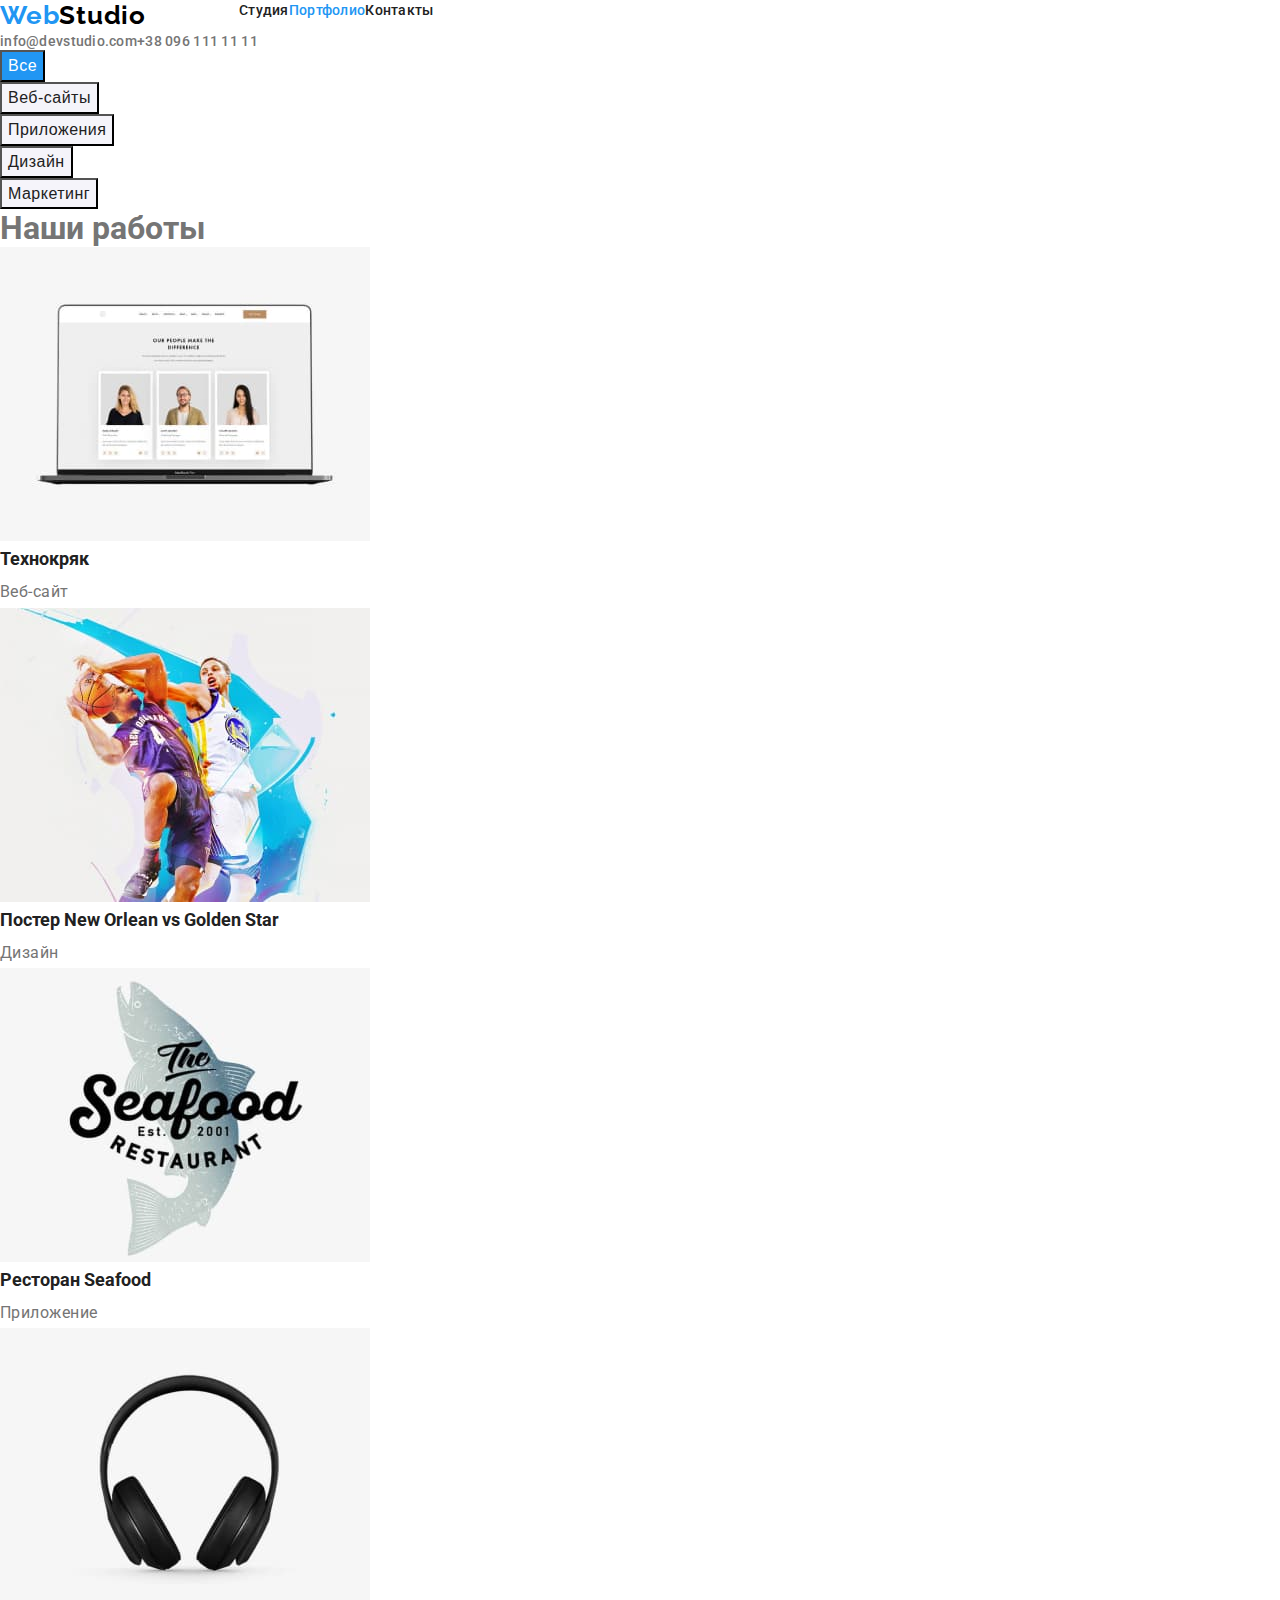
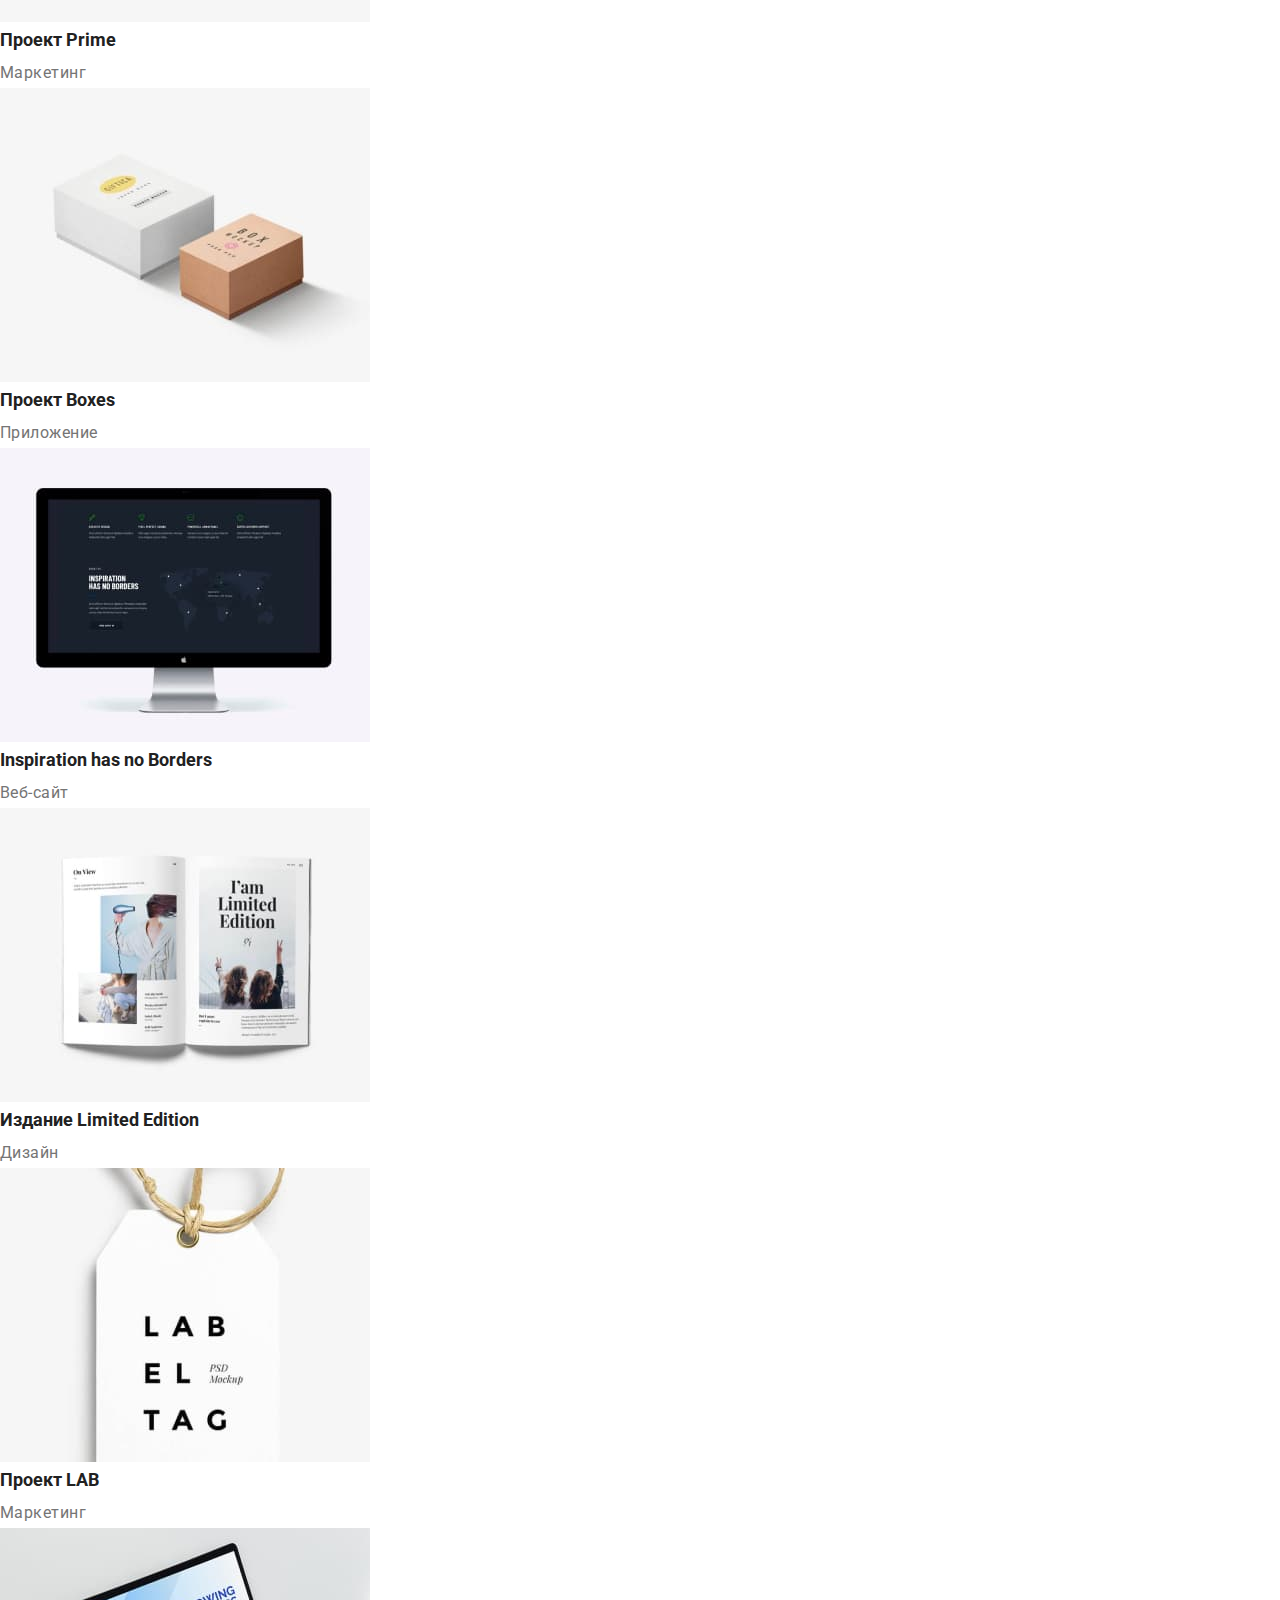
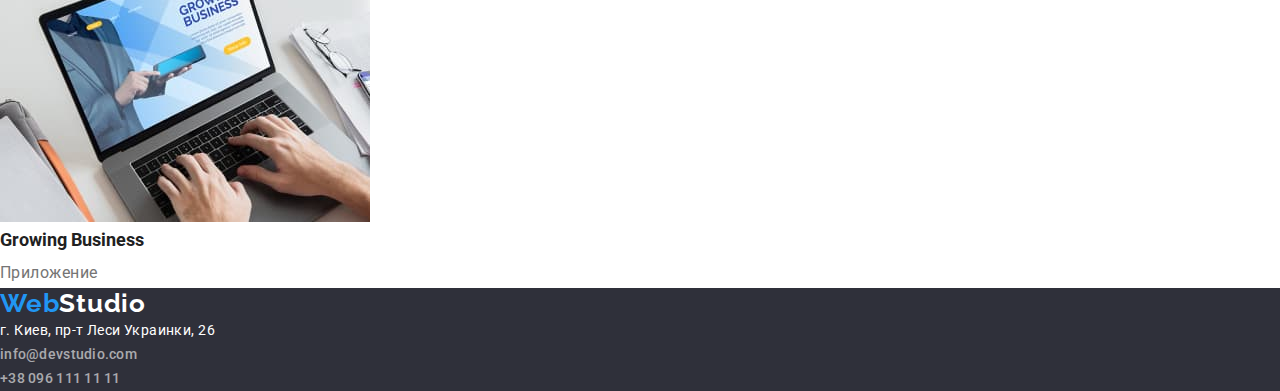
==== portfolio.html @ 2be25258 "правка" ====
<!DOCTYPE html>
<html lang="en">
  <head>
    <meta charset="UTF-8" />
    <meta http-equiv="X-UA-Compatible" content="IE=edge" />
    <meta name="viewport" content="width=device-width, initial-scale=1.0" />
    <title>Document</title>
    <link rel="preconnect" href="https://fonts.googleapis.com" />
    <link rel="preconnect" href="https://fonts.gstatic.com" crossorigin />
    <link
      href="https://fonts.googleapis.com/css2?family=Raleway:wght@700&family=Roboto:wght@400;500;700;900&display=swap"
      rel="stylesheet"
    />
    <link
      rel="stylesheet"
      href="https://cdnjs.cloudflare.com/ajax/libs/modern-normalize/1.1.0/modern-normalize.min.css"
      integrity="sha512-wpPYUAdjBVSE4KJnH1VR1HeZfpl1ub8YT/NKx4PuQ5NmX2tKuGu6U/JRp5y+Y8XG2tV+wKQpNHVUX03MfMFn9Q=="
      crossorigin="anonymous"
      referrerpolicy="no-referrer"
    />
    <link rel="stylesheet" href="./css/style.css" />
  </head>
  <body>
    <!-- header start -->
    <header>
      <nav class="nav">
        <a href="" class="logo link"><span>Web</span>Studio</a>
        <ul class="site-nav list">
          <li><a class="link" href="./index.html">Студия</a></li>
          <li><a class="link current" href="./portfolio.html">Портфолио</a></li>
          <li><a class="link" href="">Контакты</a></li>
        </ul>
      </nav>
      <ul class="auth-nav list">
        <li>
          <a class="link" href="mailto:info@example.com">info@devstudio.com</a>
        </li>
        <li>
          <a class="link" href="tel:+38-099-111-11-11">+38 096 111 11 11</a>
        </li>
      </ul>
    </header>
    <!-- header end -->
    <main>
      <section>
        <ul class="buttons list">
          <li><button class="button current" type="button">Все</button></li>
          <li><button class="button" type="button">Веб-сайты</button></li>
          <li><button class="button" type="button">Приложения</button></li>
          <li><button class="button" type="button">Дизайн</button></li>
          <li><button class="button" type="button">Маркетинг</button></li>
        </ul>
        <!-- our work -->
        <h1>Наши работы</h1>
        <ul class="work-list list">
          <li>
            <a class="link" href=""
              ><img
                src="./images/portfolio/img-1.jpg"
                alt="карточки членов команды на экране ноутбука"
                width="370"
                height="294"
              />

              <h2 class="work-title">Технокряк</h2>
              <p class="work-text">Веб-сайт</p>
            </a>
          </li>
          <li>
            <a class="link" href=""
              ><img
                src="./images/portfolio/img-2.jpg"
                alt="два баскетболиста борятся за мяч"
                width="370"
                height="294"
              />

              <h2 class="work-title">Постер New Orlean vs Golden Star</h2>
              <p class="work-text">Дизайн</p>
            </a>
          </li>
          <li>
            <a class="link" href=""
              ><img
                src="./images/portfolio/img-3.jpg"
                alt="логотип ресторана морской кухни"
                width="370"
                height="294"
              />

              <h2 class="work-title">Ресторан Seafood</h2>
              <p class="work-text">Приложение</p>
            </a>
          </li>
          <li>
            <a class="link" href=""
              ><img
                src="./images/portfolio/img-4.jpg"
                alt="безпроводные накладные наушники"
                width="370"
                height="294"
              />

              <h2 class="work-title">Проект Prime</h2>
              <p class="work-text">Маркетинг</p>
            </a>
          </li>
          <li>
            <a class="link" href=""
              ><img
                src="./images/portfolio/img-5.jpg"
                alt="две коробки - коричневая поменьше, белая побольше"
                width="370"
                height="294"
              />

              <h2 class="work-title">Проект Boxes</h2>
              <p class="work-text">Приложение</p>
            </a>
          </li>
          <li>
            <a class="link" href=""
              ><img
                src="./images/portfolio/img-6.jpg"
                alt="заставка на моноблоке"
                width="370"
                height="294"
              />

              <h2 class="work-title">Inspiration has no Borders</h2>
              <p class="work-text">Веб-сайт</p>
            </a>
          </li>
          <li>
            <a class="link" href=""
              ><img
                src="./images/portfolio/img-7.jpg"
                alt="разворот журнала"
                width="370"
                height="294"
              />

              <h2 class="work-title">Издание Limited Edition</h2>
              <p class="work-text">Дизайн</p>
            </a>
          </li>
          <li>
            <a class="link" href=""
              ><img
                src="./images/portfolio/img-8.jpg"
                alt="бирка с товара"
                width="370"
                height="294"
              />

              <h2 class="work-title">Проект LAB</h2>
              <p class="work-text">Маркетинг</p>
            </a>
          </li>
          <li>
            <a class="link" href=""
              ><img
                src="./images/portfolio/img-9.jpg"
                alt="руки на клавиатуре ноутбука"
                width="370"
                height="294"
              />

              <h2 class="work-title">Growing Business</h2>
              <p class="work-text">Приложение</p>
            </a>
          </li>
        </ul>
      </section>
    </main>
    <footer class="footer">
      <a href="" class="logo-footer link"><span>Web</span>Studio</a>
      <address class="adress list">
        г. Киев, пр-т Леси Украинки, 26
        <ul class="nav-footer list">
          <li>
            <a class="link" href="mailto:info@example.com"
              >info@devstudio.com</a
            >
          </li>
          <li>
            <a class="link" href="tel:+38-099-111-11-11">+38 096 111 11 11</a>
          </li>
        </ul>
      </address>
    </footer>
  </body>
</html>
---- css/style.css ----
html {
  box-sizing: border-box;
}

*,
*::before,
*::after {
  box-sizing: border-box;
}

:root {
  --primary-title-color: #212121;
  --secondary-text-color: #757575;
  --accent-color: #2196f3;
  --secondary-accent-color: #ffffff;
}

body {
  margin: 0;
  color: var(--secondary-text-color);
  link: var(--primary-title-color);
  font-family: Roboto, sans-serif;
  background-color: var(--secondary-accent-color);
}

/* Reset */

h1,
h2,
h3,
p {
  margin-top: 0;
  margin-bottom: 0;
}

ul {
  margin-top: 0;
  margin-bottom: 0;
  padding-left: 0;
}

img {
  display: block;
}

.list {
  list-style: none;
}
.link {
  text-decoration: none;
}

address {
  font-style: normal;
}

.container {
  width: 1200px;
  margin-left: 15px;
  margin-right: 15px;
  margin-left: auto;
  margin-right: auto;
  outline: 1px solid tomato;
}

/* header start */

.header-container {
  display: flex;
  align-items: center;
  height: 80px;
  /* vertical-align: bottom; */
  /* outline: 1px solid tomato; */
}
.nav {
  display: flex;
}

.logo {
  display: flex;
  margin-right: 93px;
  align-items: center;
  font-family: Raleway, sans-serif;
  font-weight: 700;
  font-size: 26px;
  line-height: 1.19;
  letter-spacing: 0.03em;
  color: #000000;
}
.logo span {
  font-family: Raleway, sans-serif;
  font-weight: 700;
  font-size: 26px;
  line-height: 1.19;
  letter-spacing: 0.03em;
  color: var(--accent-color);
}
.site-nav {
  display: flex;
}
.site-nav .item .link {
  display: block;
  padding-top: 32px;
  padding-bottom: 32px;
  /* outline: 1px solid red; */
}
.site-nav .item:not(:last-child) {
  margin-right: 50px;
}

.site-nav .link {
  font-weight: 500;
  font-size: 14px;
  line-height: 1.14;
  letter-spacing: 0.02em;
  color: var(--primary-title-color);
}
.site-nav .link.current {
  color: var(--accent-color);
}
.auth-nav {
  display: flex;
  margin-left: auto;
}

.auth-nav .item {
  /* outline: 1px solid red; */
  margin-right: 50px;
}

.auth-nav .item:last-child {
  margin-right: 0;
}
.auth-nav .link {
  font-weight: 500;
  font-size: 14px;
  line-height: 1.14;
  letter-spacing: 0.02em;
  color: var(--secondary-text-color);
}
.auth-nav .link:hover,
.auth-nav .link:focus,
.site-nav .link:hover,
.site-nav .link:focus {
  color: var(--accent-color);
}
.section-nav .container {
  display: inline-block;
}
/* header end */
/* hero start */

.hero {
  text-align: center;
  background-color: #2f303a;
}

.hero-title {
  padding-top: 200px;
  padding-bottom: 280px;
  padding-left: auto;
  padding-right: auto;
  max-width: 696px;
  height: 120px;

  font-weight: 900;
  font-size: 44px;
  line-height: 1.36;
  text-align: center;
  letter-spacing: 0.06em;
  text-transform: uppercase;
  color: var(--secondary-accent-color);
}
/* .hero-contant {
  margin-left: auto;
  margin-right: auto;
  height: 600px;
  background: #2f303a;
  outline: 1px solid tomato;
} */

.hero-button {
  cursor: pointer;
  font-weight: 900;
  font-size: 16px;
  line-height: 1.88;
  letter-spacing: 0.06em;
  background: #2196f3;
  color: var(--secondary-accent-color);
}
.hero-button:hover,
.hero-button:focus {
  background: #188ce8;
}
/* hero end */
/* quality start*/

/* .visually-hidden {
  position: absolute;
  width: 1px;
  height: 1px;
  margin: -1px;
  border: 0;
  padding: 0;
  white-space: nowrap;
  clip-path: inset(100%);
  clip: rect(0 0 0 0);
  overflow: hidden;
} */
.quality-title {
  font-weight: 700;
  font-size: 14px;
  line-height: 1.14;
  letter-spacing: 0.03em;
  text-transform: uppercase;
  color: var(--primary-title-color);
}
.quality-text {
  font-weight: 400;
  font-size: 14px;
  line-height: 1.71;
  letter-spacing: 0.03em;
  color: var(--secondary-text-color);
}
/* qualiti end */

/* service start*/
.service-title {
  font-weight: 700;
  font-size: 36px;
  line-height: 1.17;
  letter-spacing: 0.03em;
  color: var(--primary-title-color);
}
/* service end */
/* team start */
.team {
  background: #f5f4fa;
}
.team-secondary-title {
  font-weight: 700;
  font-size: 36px;
  line-height: 1.17;

  letter-spacing: 0.03em;
  color: var(--primary-title-color);
}
.team-title {
  font-weight: 500;
  font-size: 16px;
  line-height: 1.19;

  letter-spacing: 0.03em;
  color: var(--primary-title-color);
}
.team-text {
  font-weight: 400;
  font-size: 16px;
  line-height: 1.19;

  letter-spacing: 0.03em;
  color: var(--secondary-text-color);
}
/* team end */
/* footer start */
.footer {
  background: #2f303a;
}
.adress {
  font-style: normal;

  font-size: 14px;
  line-height: 1.71;
  letter-spacing: 0.03em;
  color: var(--secondary-accent-color);
}
.logo-footer {
  font-family: Raleway, sans-serif;
  font-weight: 700;
  font-size: 26px;
  line-height: 1.19;
  letter-spacing: 0.03em;
  color: var(--secondary-accent-color);
}
.logo-footer span {
  font-family: Raleway, sans-serif;
  font-weight: 700;
  font-size: 26px;
  line-height: 1.19;
  letter-spacing: 0.03em;

  color: var(--accent-color);
}
.nav-footer .link {
  font-weight: 500;
  font-size: 14px;
  line-height: 1.14;
  letter-spacing: 0.02em;
  color: rgba(255, 255, 255, 0.6);
}
.nav-footer .link:hover,
.nav-footer .link:focus {
  color: var(--secondary-accent-color);
}

/* Portfolio */

/* filters start */
.buttons .current {
  color: var(--secondary-accent-color);
  background: var(--accent-color);
}
/* .buttons {
  
} */
.button {
  font-weight: 500;
  font-size: 16px;
  line-height: 1.62;
  letter-spacing: 0.03em;
  color: var(--primary-title-color);
  cursor: pointer;
  background: #f5f4fa;
}
.button:hover,
.button:focus {
  background-color: var(--accent-color);
  color: var(--secondary-accent-color);
}
/* filters end */

/* work start */

.work-title {
  font-weight: 700;
  font-size: 18px;
  line-height: 2;
  color: var(--primary-title-color);
}
.work-text {
  font-weight: 400;
  font-size: 16px;
  line-height: 1.88;
  letter-spacing: 0.03em;
  color: var(--secondary-text-color);
}
/* work end */
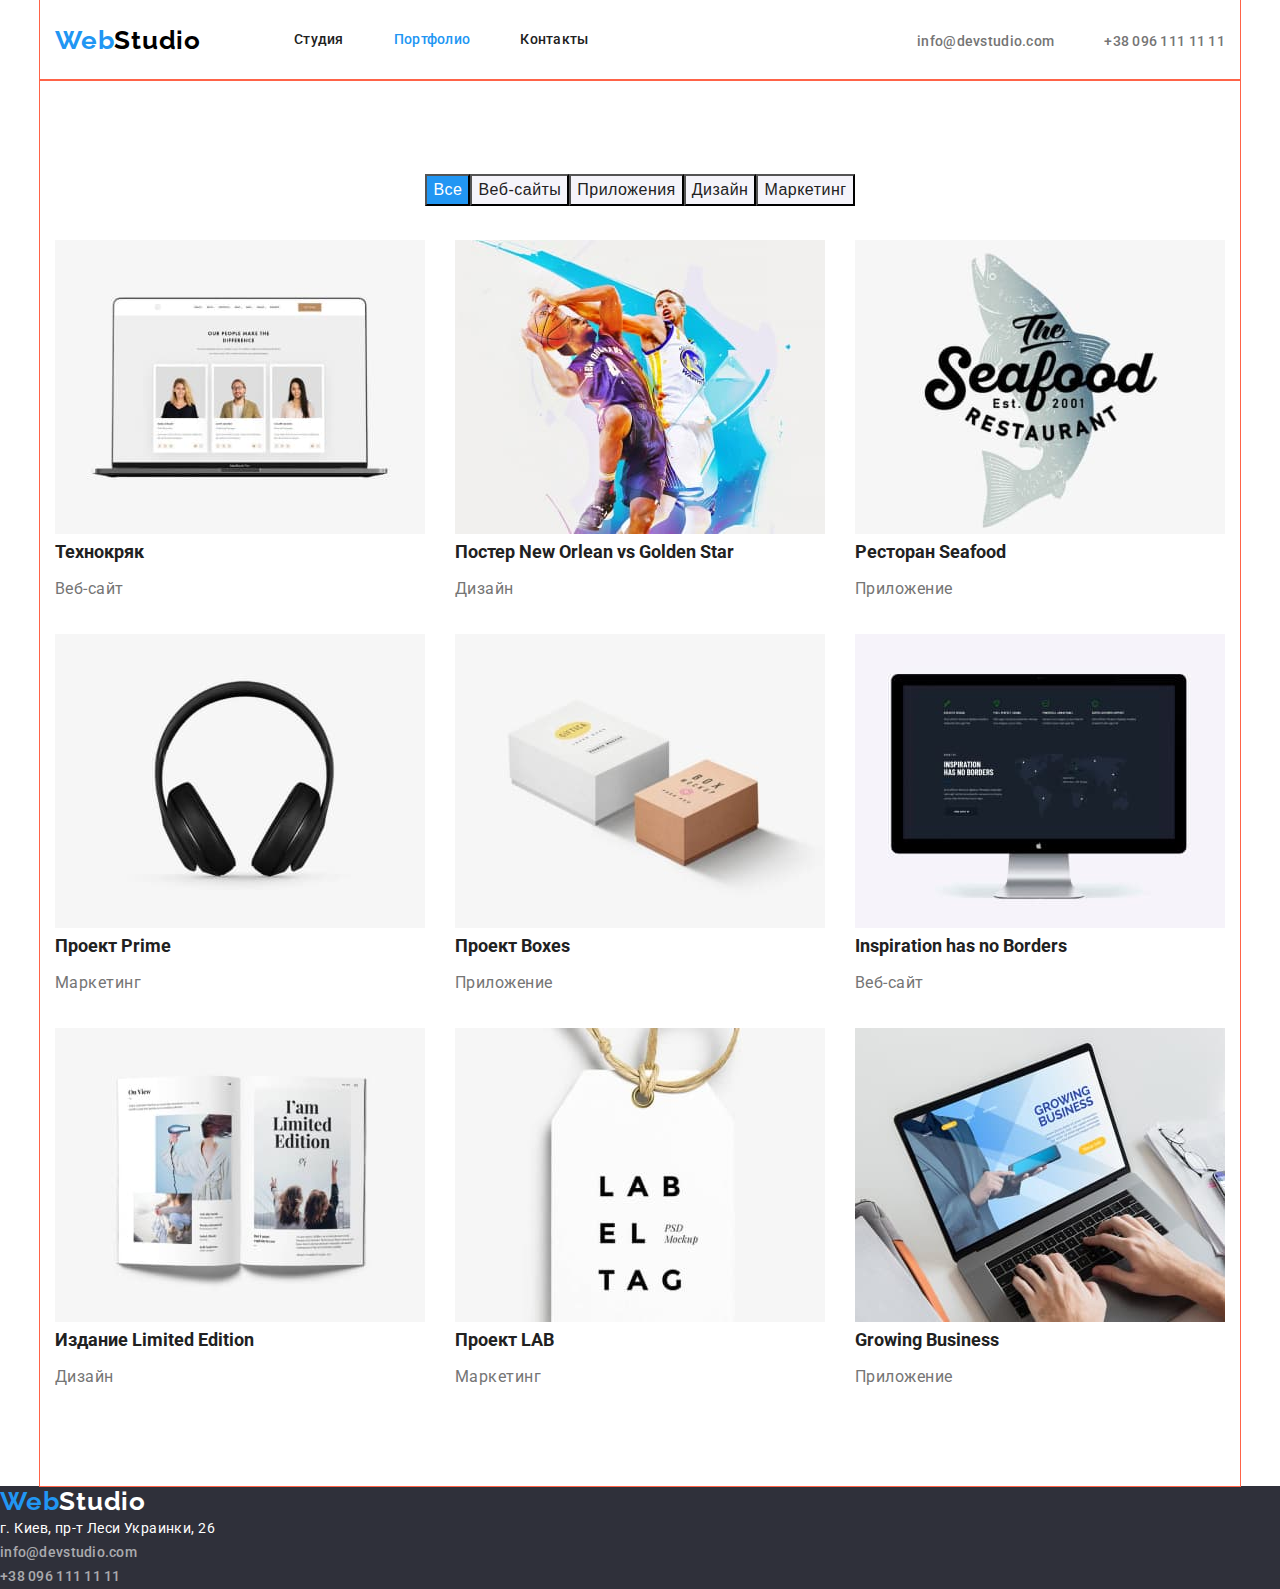
==== commit b5804809: "продолжение позиционирования" ====
--- a/portfolio.html
+++ b/portfolio.html
@@ -22,155 +22,176 @@
   </head>
   <body>
     <!-- header start -->
-    <header>
-      <nav class="nav">
-        <a href="" class="logo link"><span>Web</span>Studio</a>
-        <ul class="site-nav list">
-          <li><a class="link" href="./index.html">Студия</a></li>
-          <li><a class="link current" href="./portfolio.html">Портфолио</a></li>
-          <li><a class="link" href="">Контакты</a></li>
+    <header class="section-nav">
+      <div class="container header-container">
+        <nav class="nav">
+          <a href="" class="logo link"><span>Web</span>Studio</a>
+          <ul class="site-nav list">
+            <li class="item">
+              <a class="link" href="./index.html">Студия</a>
+            </li>
+            <li class="item">
+              <a class="link current" href="./portfolio.html">Портфолио</a>
+            </li>
+            <li class="item">
+              <a class="link" href="">Контакты</a>
+            </li>
+          </ul>
+        </nav>
+        <ul class="auth-nav list">
+          <li class="item">
+            <a class="link" href="mailto:info@example.com"
+              >info@devstudio.com</a
+            >
+          </li>
+          <li class="item">
+            <a class="link" href="tel:+38-099-111-11-11">+38 096 111 11 11</a>
+          </li>
         </ul>
-      </nav>
-      <ul class="auth-nav list">
-        <li>
-          <a class="link" href="mailto:info@example.com">info@devstudio.com</a>
-        </li>
-        <li>
-          <a class="link" href="tel:+38-099-111-11-11">+38 096 111 11 11</a>
-        </li>
-      </ul>
+      </div>
     </header>
     <!-- header end -->
     <main>
-      <section>
-        <ul class="buttons list">
-          <li><button class="button current" type="button">Все</button></li>
-          <li><button class="button" type="button">Веб-сайты</button></li>
-          <li><button class="button" type="button">Приложения</button></li>
-          <li><button class="button" type="button">Дизайн</button></li>
-          <li><button class="button" type="button">Маркетинг</button></li>
-        </ul>
-        <!-- our work -->
-        <h1>Наши работы</h1>
-        <ul class="work-list list">
-          <li>
-            <a class="link" href=""
-              ><img
-                src="./images/portfolio/img-1.jpg"
-                alt="карточки членов команды на экране ноутбука"
-                width="370"
-                height="294"
-              />
-
-              <h2 class="work-title">Технокряк</h2>
-              <p class="work-text">Веб-сайт</p>
-            </a>
-          </li>
-          <li>
-            <a class="link" href=""
-              ><img
-                src="./images/portfolio/img-2.jpg"
-                alt="два баскетболиста борятся за мяч"
-                width="370"
-                height="294"
-              />
-
-              <h2 class="work-title">Постер New Orlean vs Golden Star</h2>
-              <p class="work-text">Дизайн</p>
-            </a>
-          </li>
-          <li>
-            <a class="link" href=""
-              ><img
-                src="./images/portfolio/img-3.jpg"
-                alt="логотип ресторана морской кухни"
-                width="370"
-                height="294"
-              />
-
-              <h2 class="work-title">Ресторан Seafood</h2>
-              <p class="work-text">Приложение</p>
-            </a>
-          </li>
-          <li>
-            <a class="link" href=""
-              ><img
-                src="./images/portfolio/img-4.jpg"
-                alt="безпроводные накладные наушники"
-                width="370"
-                height="294"
-              />
-
-              <h2 class="work-title">Проект Prime</h2>
-              <p class="work-text">Маркетинг</p>
-            </a>
-          </li>
-          <li>
-            <a class="link" href=""
-              ><img
-                src="./images/portfolio/img-5.jpg"
-                alt="две коробки - коричневая поменьше, белая побольше"
-                width="370"
-                height="294"
-              />
-
-              <h2 class="work-title">Проект Boxes</h2>
-              <p class="work-text">Приложение</p>
-            </a>
-          </li>
-          <li>
-            <a class="link" href=""
-              ><img
-                src="./images/portfolio/img-6.jpg"
-                alt="заставка на моноблоке"
-                width="370"
-                height="294"
-              />
-
-              <h2 class="work-title">Inspiration has no Borders</h2>
-              <p class="work-text">Веб-сайт</p>
-            </a>
-          </li>
-          <li>
-            <a class="link" href=""
-              ><img
-                src="./images/portfolio/img-7.jpg"
-                alt="разворот журнала"
-                width="370"
-                height="294"
-              />
-
-              <h2 class="work-title">Издание Limited Edition</h2>
-              <p class="work-text">Дизайн</p>
-            </a>
-          </li>
-          <li>
-            <a class="link" href=""
-              ><img
-                src="./images/portfolio/img-8.jpg"
-                alt="бирка с товара"
-                width="370"
-                height="294"
-              />
-
-              <h2 class="work-title">Проект LAB</h2>
-              <p class="work-text">Маркетинг</p>
-            </a>
-          </li>
-          <li>
-            <a class="link" href=""
-              ><img
-                src="./images/portfolio/img-9.jpg"
-                alt="руки на клавиатуре ноутбука"
-                width="370"
-                height="294"
-              />
-
-              <h2 class="work-title">Growing Business</h2>
-              <p class="work-text">Приложение</p>
-            </a>
-          </li>
-        </ul>
+      <section class="filter-button">
+        <div class="container section">
+          <ul class="buttons-list list">
+            <li><button class="button current" type="button">Все</button></li>
+            <li><button class="button" type="button">Веб-сайты</button></li>
+            <li><button class="button" type="button">Приложения</button></li>
+            <li><button class="button" type="button">Дизайн</button></li>
+            <li><button class="button" type="button">Маркетинг</button></li>
+          </ul>
+          <!-- our work -->
+          <h1 class="visually-hidden">Наши работы</h1>
+          <ul class="work-list list">
+            <li class="work-list-item">
+              <a class="link" href=""
+                ><img
+                  src="./images/portfolio/img-1.jpg"
+                  alt="карточки членов команды на экране ноутбука"
+                  width="370"
+                  height="294"
+                />
+                <div class="work-content">
+                  <h2 class="work-title">Технокряк</h2>
+                  <p class="work-text">Веб-сайт</p>
+                </div>
+              </a>
+            </li>
+            <li class="work-list-item">
+              <a class="link" href=""
+                ><img
+                  src="./images/portfolio/img-2.jpg"
+                  alt="два баскетболиста борятся за мяч"
+                  width="370"
+                  height="294"
+                />
+                <div class="work-content">
+                  <h2 class="work-title">Постер New Orlean vs Golden Star</h2>
+                  <p class="work-text">Дизайн</p>
+                </div>
+              </a>
+            </li>
+            <li class="work-list-item">
+              <a class="link" href=""
+                ><img
+                  src="./images/portfolio/img-3.jpg"
+                  alt="логотип ресторана морской кухни"
+                  width="370"
+                  height="294"
+                />
+                <div class="work-content">
+                  <h2 class="work-title">Ресторан Seafood</h2>
+                  <p class="work-text">Приложение</p>
+                </div>
+              </a>
+            </li>
+            <li class="work-list-item">
+              <a class="link" href=""
+                ><img
+                  src="./images/portfolio/img-4.jpg"
+                  alt="безпроводные накладные наушники"
+                  width="370"
+                  height="294"
+                />
+                <div class="work-content">
+                  <h2 class="work-title">Проект Prime</h2>
+                  <p class="work-text">Маркетинг</p>
+                </div>
+              </a>
+            </li>
+            <li class="work-list-item">
+              <a class="link" href=""
+                ><img
+                  src="./images/portfolio/img-5.jpg"
+                  alt="две коробки - коричневая поменьше, белая побольше"
+                  width="370"
+                  height="294"
+                />
+                <div class="work-content">
+                  <h2 class="work-title">Проект Boxes</h2>
+                  <p class="work-text">Приложение</p>
+                </div>
+              </a>
+            </li>
+            <li class="work-list-item">
+              <a class="link" href=""
+                ><img
+                  src="./images/portfolio/img-6.jpg"
+                  alt="заставка на моноблоке"
+                  width="370"
+                  height="294"
+                />
+                <div class="work-content">
+                  <h2 class="work-title">Inspiration has no Borders</h2>
+                  <p class="work-text">Веб-сайт</p>
+                </div>
+              </a>
+            </li>
+            <li class="work-list-item">
+              <a class="link" href=""
+                ><img
+                  src="./images/portfolio/img-7.jpg"
+                  alt="разворот журнала"
+                  width="370"
+                  height="294"
+                />
+                <div class="work-content">
+                  <h2 class="work-title">Издание Limited Edition</h2>
+                  <p class="work-text">Дизайн</p>
+                </div>
+              </a>
+            </li>
+            <li class="work-list-item">
+              <a class="link" href=""
+                ><img
+                  src="./images/portfolio/img-8.jpg"
+                  alt="бирка с товара"
+                  width="370"
+                  height="294"
+                />
+                <div class="work-content">
+                  <h2 class="work-title">Проект LAB</h2>
+                  <p class="work-text">Маркетинг</p>
+                </div>
+              </a>
+            </li>
+            <li class="work-list-item">
+              <a class="link" href=""
+                ><img
+                  src="./images/portfolio/img-9.jpg"
+                  alt="руки на клавиатуре ноутбука"
+                  width="370"
+                  height="294"
+                />
+                <div class="work-content">
+                  <h2 class="work-title">Growing Business</h2>
+                  <p class="work-text">Приложение</p>
+                </div>
+              </a>
+            </li>
+          </ul>
+        </div>
       </section>
     </main>
     <footer class="footer">
--- a/css/style.css
+++ b/css/style.css
@@ -56,21 +56,27 @@
 
 .container {
   width: 1200px;
-  margin-left: 15px;
-  margin-right: 15px;
+  padding-left: 15px;
+  padding-right: 15px;
   margin-left: auto;
   margin-right: auto;
   outline: 1px solid tomato;
 }
 
+.section {
+  padding-top: 94px;
+  padding-bottom: 94px;
+}
 /* header start */
 
 .header-container {
   display: flex;
   align-items: center;
   height: 80px;
+  padding-top: 24px;
+  padding-bottom: 24px;
   /* vertical-align: bottom; */
-  /* outline: 1px solid tomato; */
+  outline: 1px solid tomato;
 }
 .nav {
   display: flex;
@@ -118,6 +124,10 @@
 .site-nav .link.current {
   color: var(--accent-color);
 }
+.nav {
+  display: flex;
+}
+
 .auth-nav {
   display: flex;
   margin-left: auto;
@@ -144,24 +154,24 @@
 .site-nav .link:focus {
   color: var(--accent-color);
 }
-.section-nav .container {
-  display: inline-block;
-}
+
 /* header end */
 /* hero start */
 
 .hero {
+  height: 600px;
   text-align: center;
   background-color: #2f303a;
+  padding-top: 200px;
+  padding-bottom: 200px;
 }
 
 .hero-title {
-  padding-top: 200px;
-  padding-bottom: 280px;
-  padding-left: auto;
-  padding-right: auto;
   max-width: 696px;
   height: 120px;
+  margin-bottom: 30px;
+  margin-left: auto;
+  margin-right: auto;
 
   font-weight: 900;
   font-size: 44px;
@@ -171,31 +181,34 @@
   text-transform: uppercase;
   color: var(--secondary-accent-color);
 }
-/* .hero-contant {
-  margin-left: auto;
-  margin-right: auto;
-  height: 600px;
-  background: #2f303a;
-  outline: 1px solid tomato;
-} */
 
 .hero-button {
+  min-width: 200px;
+  padding-top: 10px;
+  padding-bottom: 10px;
+  padding-left: 30px;
+  padding-right: 30px;
+  border-radius: 4px;
+
   cursor: pointer;
-  font-weight: 900;
+  font-weight: 700;
   font-size: 16px;
   line-height: 1.88;
   letter-spacing: 0.06em;
   background: #2196f3;
   color: var(--secondary-accent-color);
 }
+
 .hero-button:hover,
 .hero-button:focus {
-  background: #188ce8;
-}
+  background-color: #188ce8;
+}
+
 /* hero end */
+
 /* quality start*/
 
-/* .visually-hidden {
+.visually-hidden {
   position: absolute;
   width: 1px;
   height: 1px;
@@ -206,8 +219,20 @@
   clip-path: inset(100%);
   clip: rect(0 0 0 0);
   overflow: hidden;
-} */
+}
+
+.feature-list {
+  display: flex;
+  margin-left: -30px;
+}
+
+.quality-card {
+  flex-basis: calc((100% - 120px) / 4);
+  margin-left: 30px;
+}
+
 .quality-title {
+  margin-bottom: 10px;
   font-weight: 700;
   font-size: 14px;
   line-height: 1.14;
@@ -226,11 +251,22 @@
 
 /* service start*/
 .service-title {
+  text-align: center;
+  margin-bottom: 50px;
   font-weight: 700;
   font-size: 36px;
   line-height: 1.17;
   letter-spacing: 0.03em;
   color: var(--primary-title-color);
+}
+.service-list {
+  display: flex;
+  margin-left: -30px;
+}
+
+.service-card {
+  flex-basis: calc((100% - 90px) / 3);
+  margin-left: 30px;
 }
 /* service end */
 /* team start */
@@ -238,6 +274,8 @@
   background: #f5f4fa;
 }
 .team-secondary-title {
+  text-align: center;
+  margin-bottom: 50px;
   font-weight: 700;
   font-size: 36px;
   line-height: 1.17;
@@ -245,7 +283,21 @@
   letter-spacing: 0.03em;
   color: var(--primary-title-color);
 }
+
+.team-list {
+  display: flex;
+  margin-left: -30px;
+}
+
+.team-card {
+  flex-wrap: wrap;
+  text-align: center;
+  flex-basis: calc((100% - 120px) / 4);
+  margin-left: 30px;
+}
+
 .team-title {
+  margin-bottom: 10px;
   font-weight: 500;
   font-size: 16px;
   line-height: 1.19;
@@ -253,6 +305,11 @@
   letter-spacing: 0.03em;
   color: var(--primary-title-color);
 }
+
+.team-content {
+  padding-top: 10px;
+}
+
 .team-text {
   font-weight: 400;
   font-size: 16px;
@@ -306,13 +363,19 @@
 /* Portfolio */
 
 /* filters start */
-.buttons .current {
+.buttons-list .current {
   color: var(--secondary-accent-color);
   background: var(--accent-color);
 }
 /* .buttons {
   
 } */
+.buttons-list {
+  display: flex;
+  justify-content: center;
+  padding-bottom: 34px;
+}
+
 .button {
   font-weight: 500;
   font-size: 16px;
@@ -330,13 +393,32 @@
 /* filters end */
 
 /* work start */
+.work-list {
+  display: flex;
+  flex-wrap: wrap;
+  margin-left: -30px;
+  margin-top: -30px;
+}
+
+.work-list-item {
+  margin-left: 30px;
+  margin-top: 30px;
+  flex-basis: calc((100% - 90px) / 3);
+}
 
 .work-title {
+  margin-bottom: 4px;
   font-weight: 700;
   font-size: 18px;
   line-height: 2;
   color: var(--primary-title-color);
 }
+
+.work-content {
+  /* padding: 20px 24px;
+  outline: 1px solid tomato; */
+}
+
 .work-text {
   font-weight: 400;
   font-size: 16px;
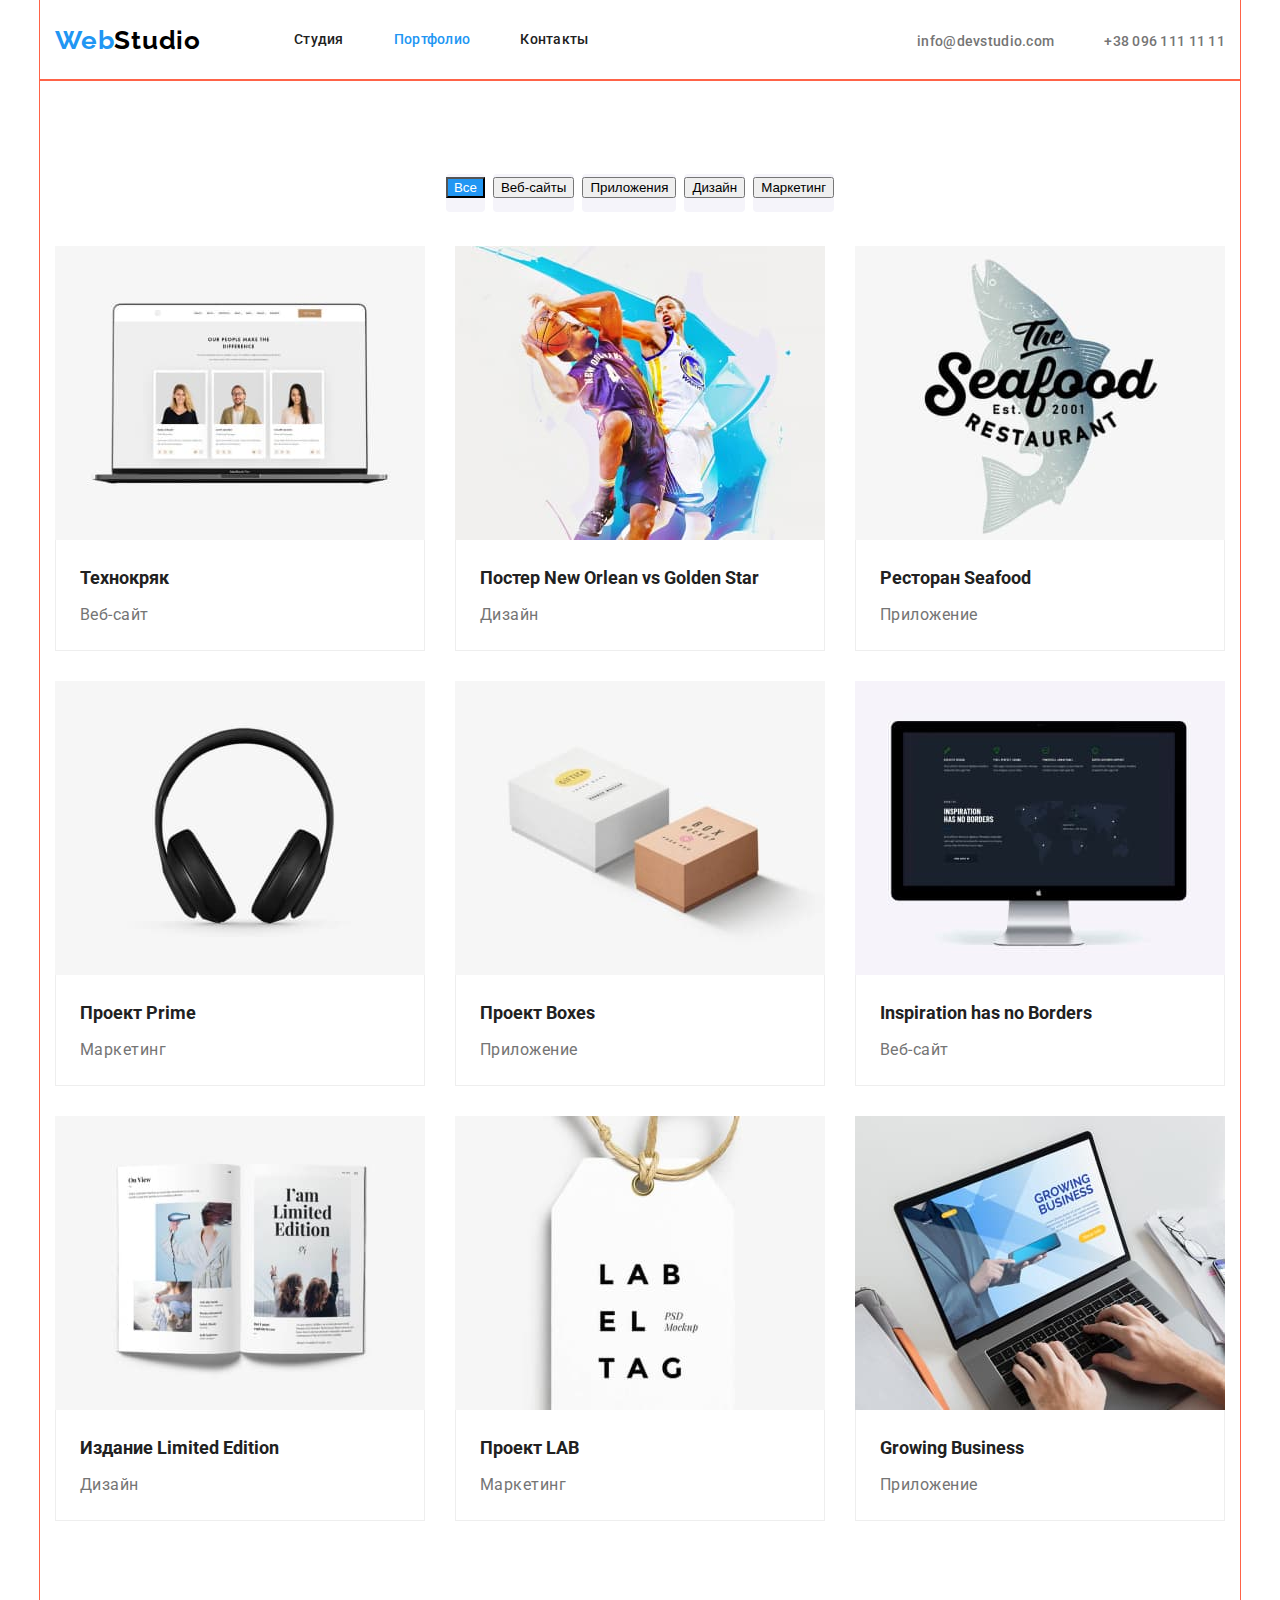
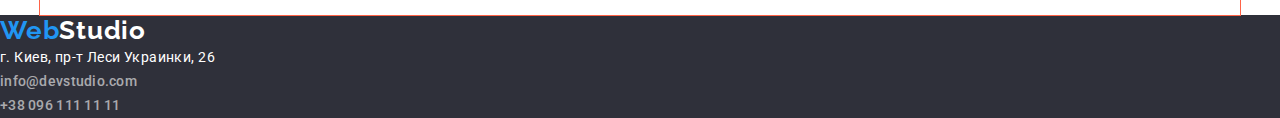
==== commit 5a040cd8: "правки в рабочее время" ====
--- a/portfolio.html
+++ b/portfolio.html
@@ -55,11 +55,19 @@
       <section class="filter-button">
         <div class="container section">
           <ul class="buttons-list list">
-            <li><button class="button current" type="button">Все</button></li>
-            <li><button class="button" type="button">Веб-сайты</button></li>
-            <li><button class="button" type="button">Приложения</button></li>
-            <li><button class="button" type="button">Дизайн</button></li>
-            <li><button class="button" type="button">Маркетинг</button></li>
+            <li class="button-item">
+              <button class="button current" type="button">Все</button>
+            </li>
+            <li class="button-item">
+              <button class="button- type="button">Веб-сайты</button>
+            </li>
+            <li class="button-item">
+              <button class="button" type="button">Приложения</button>
+            </li>
+            <li class="button-item"><button class="button" type="button">Дизайн</button></li>
+            <li class="button-item">
+              <button class="button" type="button">Маркетинг</button>
+            </li>
           </ul>
           <!-- our work -->
           <h1 class="visually-hidden">Наши работы</h1>
--- a/css/style.css
+++ b/css/style.css
@@ -372,11 +372,27 @@
 } */
 .buttons-list {
   display: flex;
+
   justify-content: center;
   padding-bottom: 34px;
 }
 
-.button {
+.button-item:not(:last-child) {
+  margin-right: 8px;
+}
+.button-item {
+  box-sizing: border-box;
+  height: 38px;
+  background: #f5f4fa;
+  border-radius: 4px;
+
+  font-weight: 500;
+  font-style: normal;
+  font-size: 16px;
+  line-height: 1.63;
+}
+
+.buttons {
   font-weight: 500;
   font-size: 16px;
   line-height: 1.62;
@@ -415,8 +431,10 @@
 }
 
 .work-content {
-  /* padding: 20px 24px;
-  outline: 1px solid tomato; */
+  padding: 20px 24px;
+  /* outline: 1px solid tomato; */
+  border: 1px solid #eeeeee;
+  border-top: none;
 }
 
 .work-text {
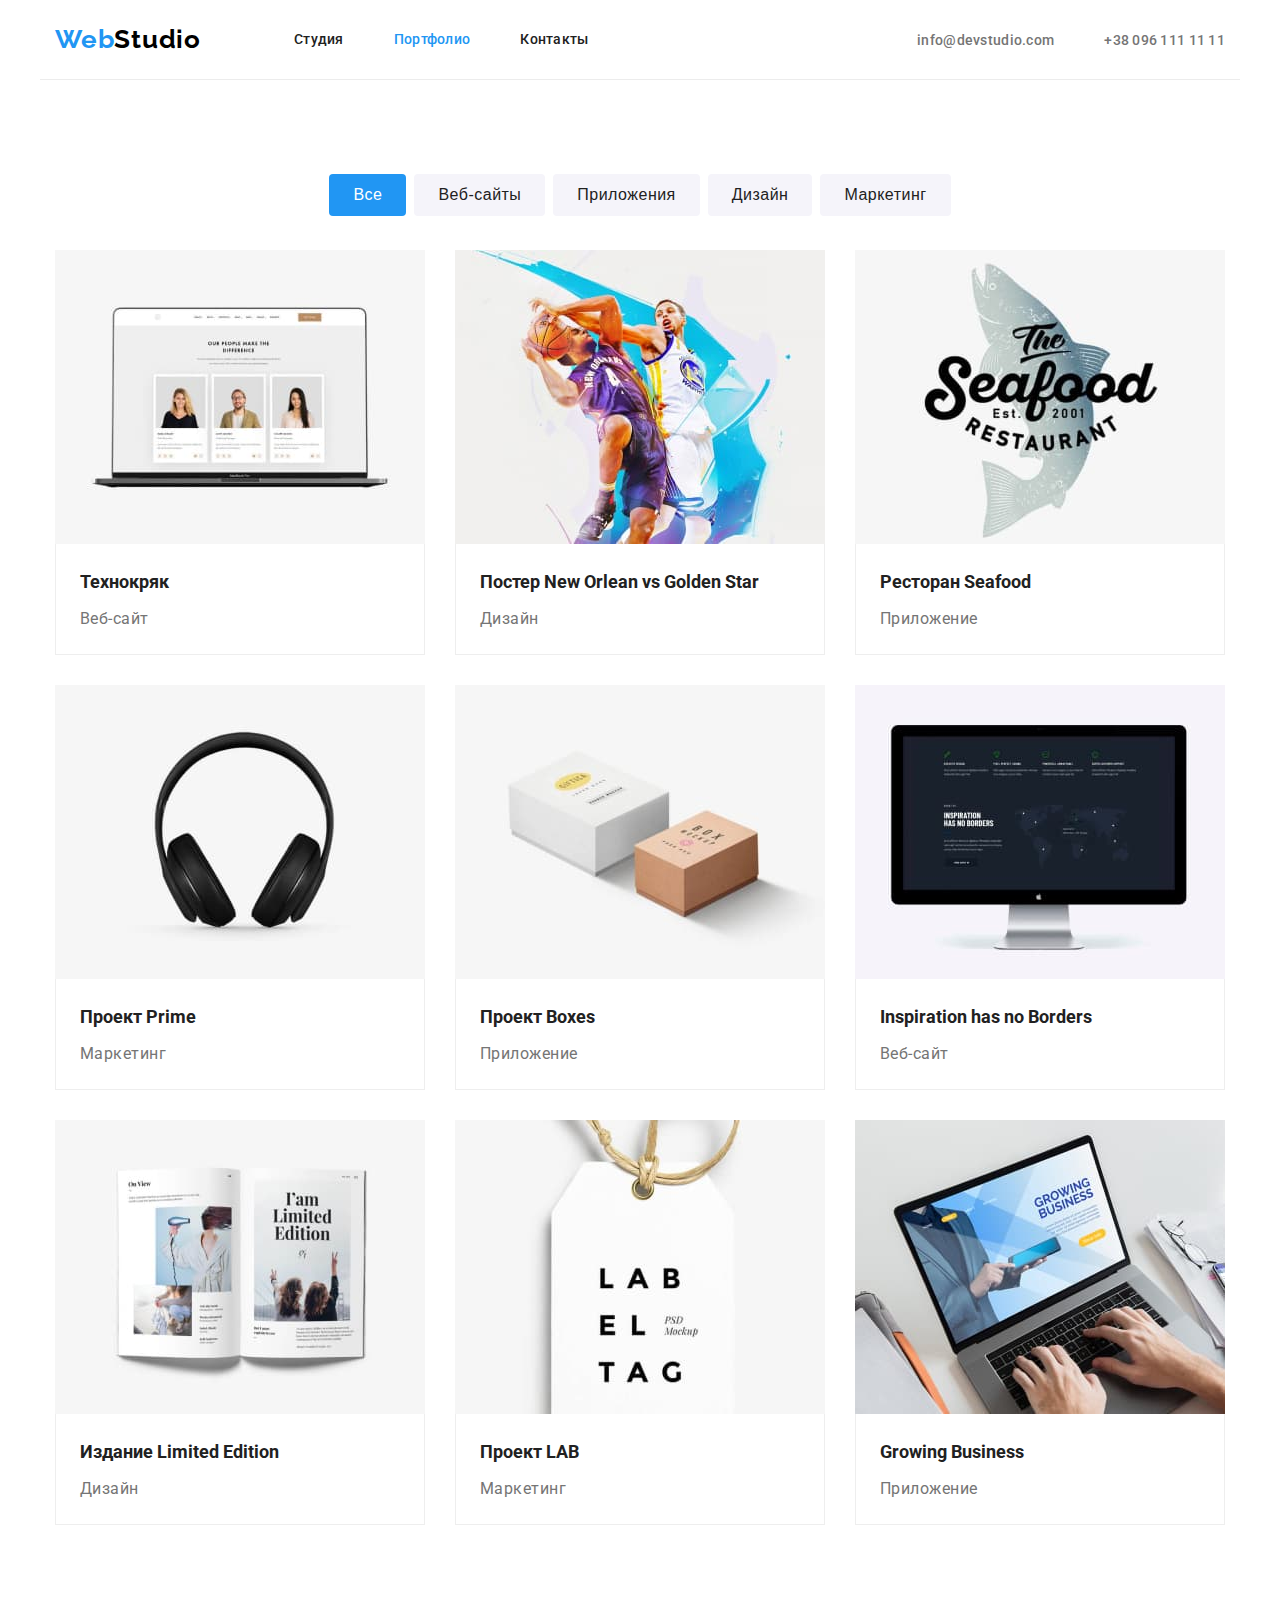
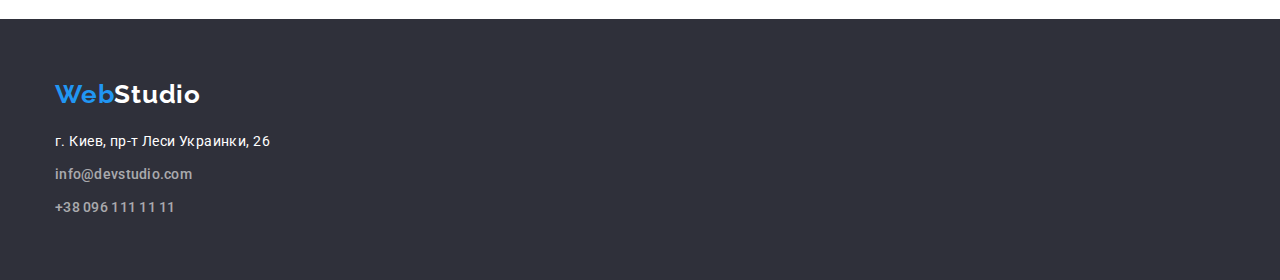
==== commit 290ac218: "окончание дз3 (первое приближение)" ====
--- a/portfolio.html
+++ b/portfolio.html
@@ -56,17 +56,19 @@
         <div class="container section">
           <ul class="buttons-list list">
             <li class="button-item">
-              <button class="button current" type="button">Все</button>
-            </li>
-            <li class="button-item">
-              <button class="button- type="button">Веб-сайты</button>
-            </li>
-            <li class="button-item">
-              <button class="button" type="button">Приложения</button>
-            </li>
-            <li class="button-item"><button class="button" type="button">Дизайн</button></li>
-            <li class="button-item">
-              <button class="button" type="button">Маркетинг</button>
+              <button type="button" class="button current">Все</button>
+            </li>
+            <li class="button-item">
+              <button type="button" class="button">Веб-сайты</button>
+            </li>
+            <li class="button-item">
+              <button type="button" class="button">Приложения</button>
+            </li>
+            <li class="button-item">
+              <button type="button" class="button">Дизайн</button>
+            </li>
+            <li class="button-item">
+              <button type="button" class="button">Маркетинг</button>
             </li>
           </ul>
           <!-- our work -->
@@ -203,20 +205,22 @@
       </section>
     </main>
     <footer class="footer">
-      <a href="" class="logo-footer link"><span>Web</span>Studio</a>
-      <address class="adress list">
-        г. Киев, пр-т Леси Украинки, 26
-        <ul class="nav-footer list">
-          <li>
-            <a class="link" href="mailto:info@example.com"
-              >info@devstudio.com</a
-            >
-          </li>
-          <li>
-            <a class="link" href="tel:+38-099-111-11-11">+38 096 111 11 11</a>
-          </li>
-        </ul>
-      </address>
+      <div class="container contact-footer">
+        <a class="logo-footer link" href=""><span>Web</span>Studio</a>
+        <address class="adress list">
+          <ul class="nav-footer list">
+            <li class="nav-footer-item">г. Киев, пр-т Леси Украинки, 26</li>
+            <li class="nav-footer-item">
+              <a class="link" href="mailto:info@example.com"
+                >info@devstudio.com</a
+              >
+            </li>
+            <li class="nav-footer-item">
+              <a class="link" href="tel:+38-099-111-11-11">+38 096 111 11 11</a>
+            </li>
+          </ul>
+        </address>
+      </div>
     </footer>
   </body>
 </html>
--- a/css/style.css
+++ b/css/style.css
@@ -60,7 +60,6 @@
   padding-right: 15px;
   margin-left: auto;
   margin-right: auto;
-  outline: 1px solid tomato;
 }
 
 .section {
@@ -75,9 +74,9 @@
   height: 80px;
   padding-top: 24px;
   padding-bottom: 24px;
-  /* vertical-align: bottom; */
-  outline: 1px solid tomato;
-}
+  border-bottom: 1px solid #ececec;
+}
+
 .nav {
   display: flex;
 }
@@ -331,6 +330,11 @@
   letter-spacing: 0.03em;
   color: var(--secondary-accent-color);
 }
+.contact-footer {
+  padding-top: 60px;
+  padding-bottom: 60px;
+}
+
 .logo-footer {
   font-family: Raleway, sans-serif;
   font-weight: 700;
@@ -358,6 +362,14 @@
 .nav-footer .link:hover,
 .nav-footer .link:focus {
   color: var(--secondary-accent-color);
+}
+
+.nav-footer {
+  padding-top: 20px;
+}
+
+.nav-footer-item:not(:last-child) {
+  margin-bottom: 9px;
 }
 
 /* Portfolio */
@@ -380,19 +392,11 @@
 .button-item:not(:last-child) {
   margin-right: 8px;
 }
-.button-item {
-  box-sizing: border-box;
-  height: 38px;
-  background: #f5f4fa;
+
+.button {
+  padding: 6px 22px;
   border-radius: 4px;
-
-  font-weight: 500;
-  font-style: normal;
-  font-size: 16px;
-  line-height: 1.63;
-}
-
-.buttons {
+  border-color: transparent;
   font-weight: 500;
   font-size: 16px;
   line-height: 1.62;
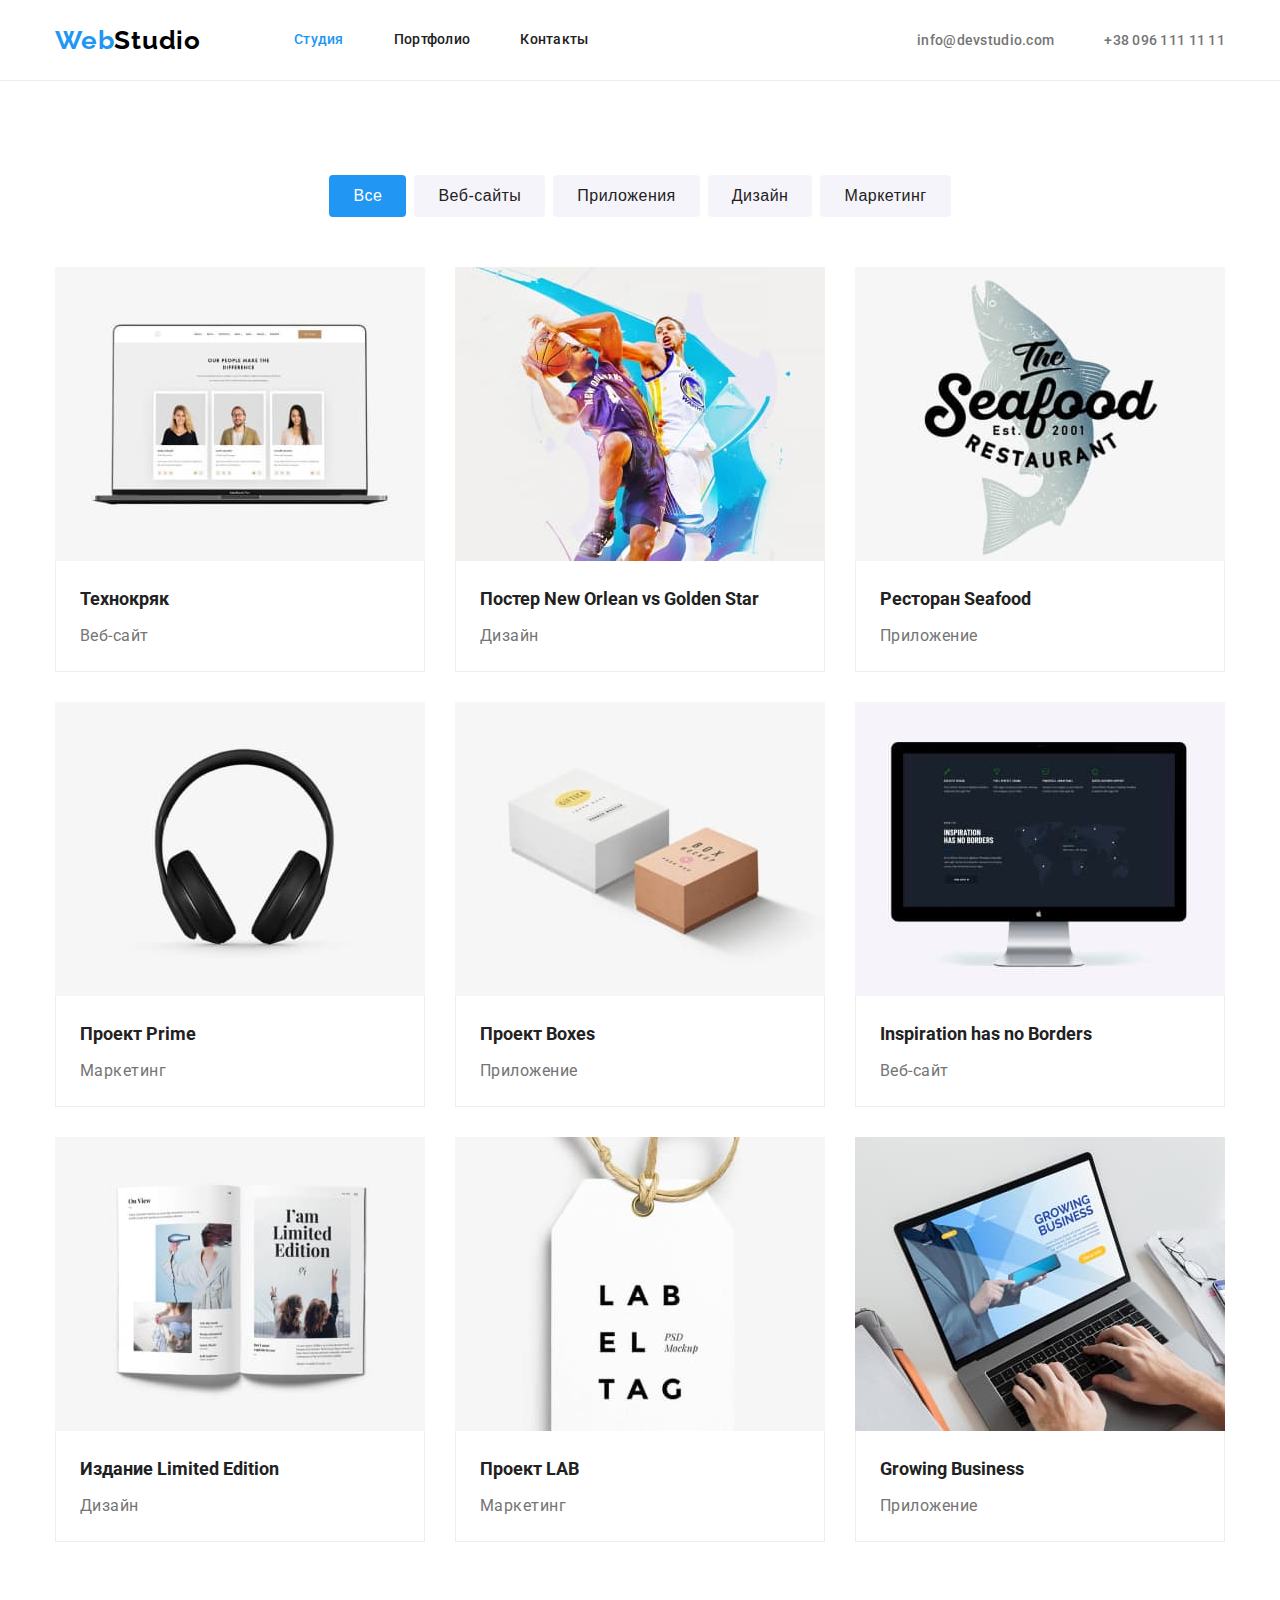
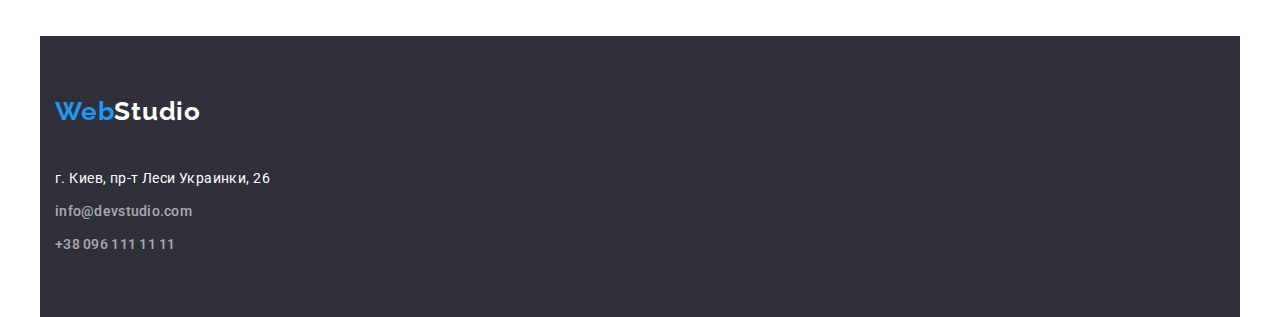
==== commit 3972cb8b: "исправление дз3" ====
--- a/portfolio.html
+++ b/portfolio.html
@@ -28,10 +28,10 @@
           <a href="" class="logo link"><span>Web</span>Studio</a>
           <ul class="site-nav list">
             <li class="item">
-              <a class="link" href="./index.html">Студия</a>
+              <a class="link current" href="./index.html">Студия</a>
             </li>
             <li class="item">
-              <a class="link current" href="./portfolio.html">Портфолио</a>
+              <a class="link" href="./portfolio.html">Портфолио</a>
             </li>
             <li class="item">
               <a class="link" href="">Контакты</a>
@@ -52,8 +52,8 @@
     </header>
     <!-- header end -->
     <main>
-      <section class="filter-button">
-        <div class="container section">
+      <section class="section filter-button">
+        <div class="container">
           <ul class="buttons-list list">
             <li class="button-item">
               <button type="button" class="button current">Все</button>
@@ -204,8 +204,8 @@
         </div>
       </section>
     </main>
-    <footer class="footer">
-      <div class="container contact-footer">
+    <footer class="container footer">
+      <div class="contact-footer">
         <a class="logo-footer link" href=""><span>Web</span>Studio</a>
         <address class="adress list">
           <ul class="nav-footer list">
--- a/css/style.css
+++ b/css/style.css
@@ -18,7 +18,7 @@
 body {
   margin: 0;
   color: var(--secondary-text-color);
-  link: var(--primary-title-color);
+  /* link: var(--primary-title-color); */
   font-family: Roboto, sans-serif;
   background-color: var(--secondary-accent-color);
 }
@@ -68,13 +68,13 @@
 }
 /* header start */
 
+.section-nav {
+  border-bottom: 1px solid #ececec;
+}
+
 .header-container {
   display: flex;
   align-items: center;
-  height: 80px;
-  padding-top: 24px;
-  padding-bottom: 24px;
-  border-bottom: 1px solid #ececec;
 }
 
 .nav {
@@ -158,7 +158,6 @@
 /* hero start */
 
 .hero {
-  height: 600px;
   text-align: center;
   background-color: #2f303a;
   padding-top: 200px;
@@ -167,7 +166,6 @@
 
 .hero-title {
   max-width: 696px;
-  height: 120px;
   margin-bottom: 30px;
   margin-left: auto;
   margin-right: auto;
@@ -224,7 +222,9 @@
   display: flex;
   margin-left: -30px;
 }
-
+.quality {
+  padding-bottom: 0;
+}
 .quality-card {
   flex-basis: calc((100% - 120px) / 4);
   margin-left: 30px;
@@ -306,7 +306,8 @@
 }
 
 .team-content {
-  padding-top: 10px;
+  padding-top: 30px;
+  padding-bottom: 30px;
 }
 
 .team-text {
@@ -320,19 +321,17 @@
 /* team end */
 /* footer start */
 .footer {
+  padding-top: 60px;
+  padding-bottom: 60px;
   background: #2f303a;
 }
 .adress {
   font-style: normal;
-
+  margin-top: 20px;
   font-size: 14px;
   line-height: 1.71;
   letter-spacing: 0.03em;
   color: var(--secondary-accent-color);
-}
-.contact-footer {
-  padding-top: 60px;
-  padding-bottom: 60px;
 }
 
 .logo-footer {
@@ -386,7 +385,7 @@
   display: flex;
 
   justify-content: center;
-  padding-bottom: 34px;
+  margin-bottom: 50px;
 }
 
 .button-item:not(:last-child) {
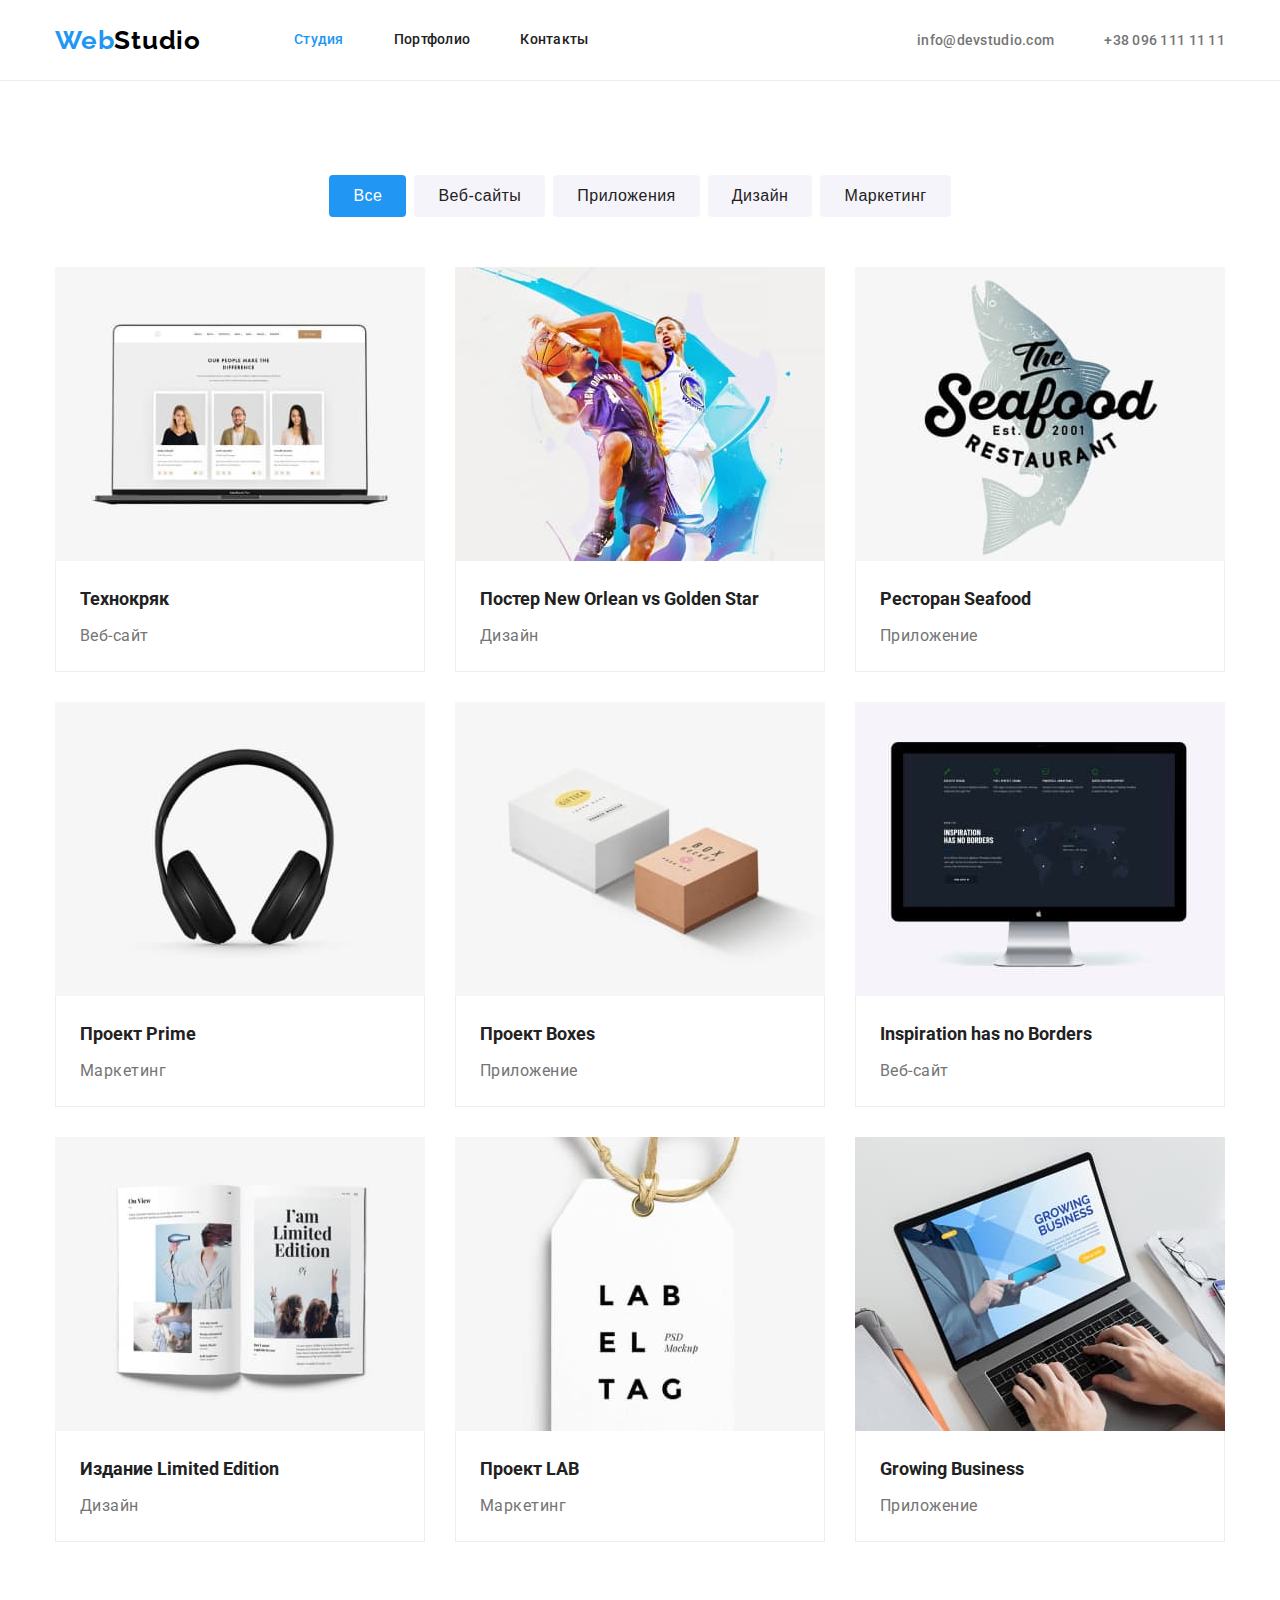
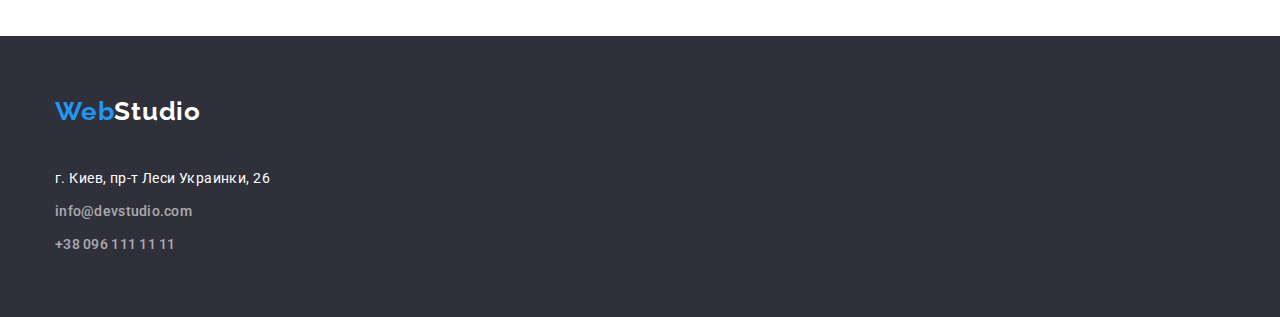
==== commit 02370558: "v.2.1" ====
--- a/portfolio.html
+++ b/portfolio.html
@@ -204,8 +204,8 @@
         </div>
       </section>
     </main>
-    <footer class="container footer">
-      <div class="contact-footer">
+    <footer class="footer">
+      <div class="container contact-footer">
         <a class="logo-footer link" href=""><span>Web</span>Studio</a>
         <address class="adress list">
           <ul class="nav-footer list">
